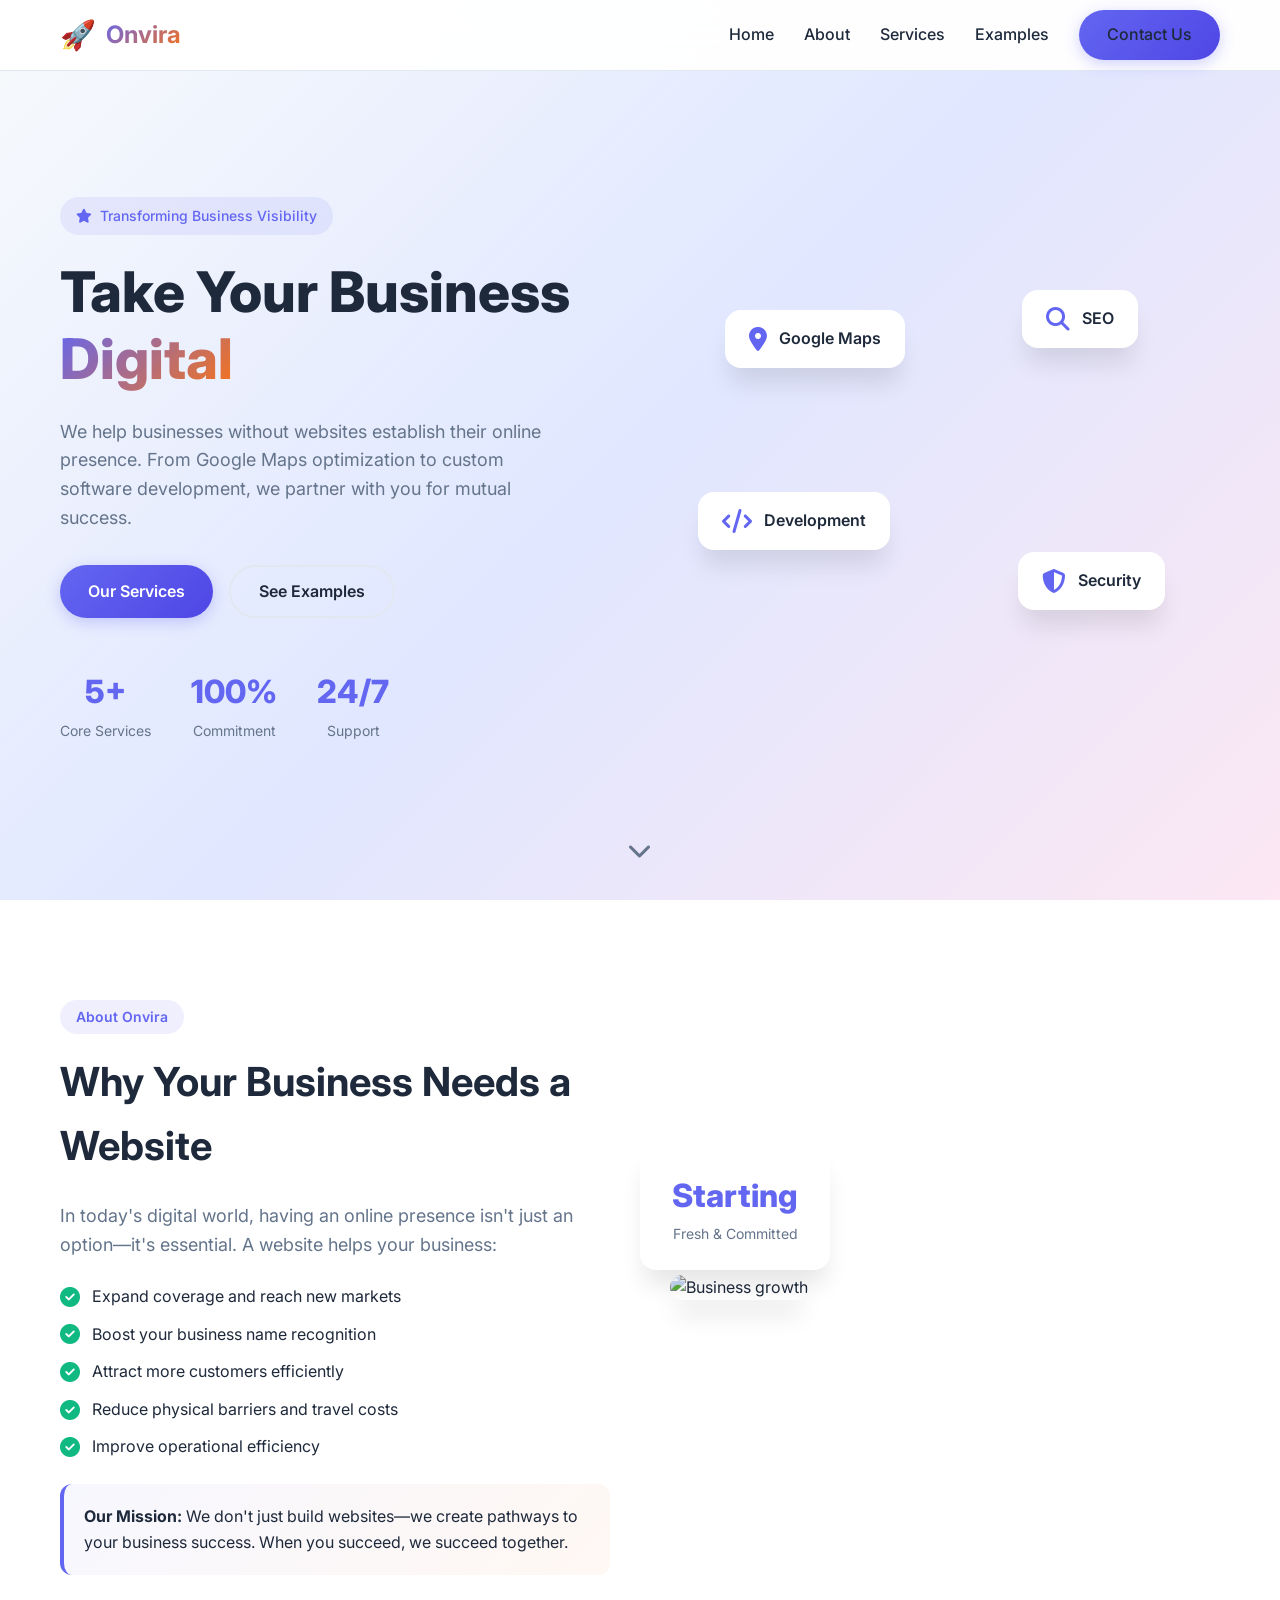
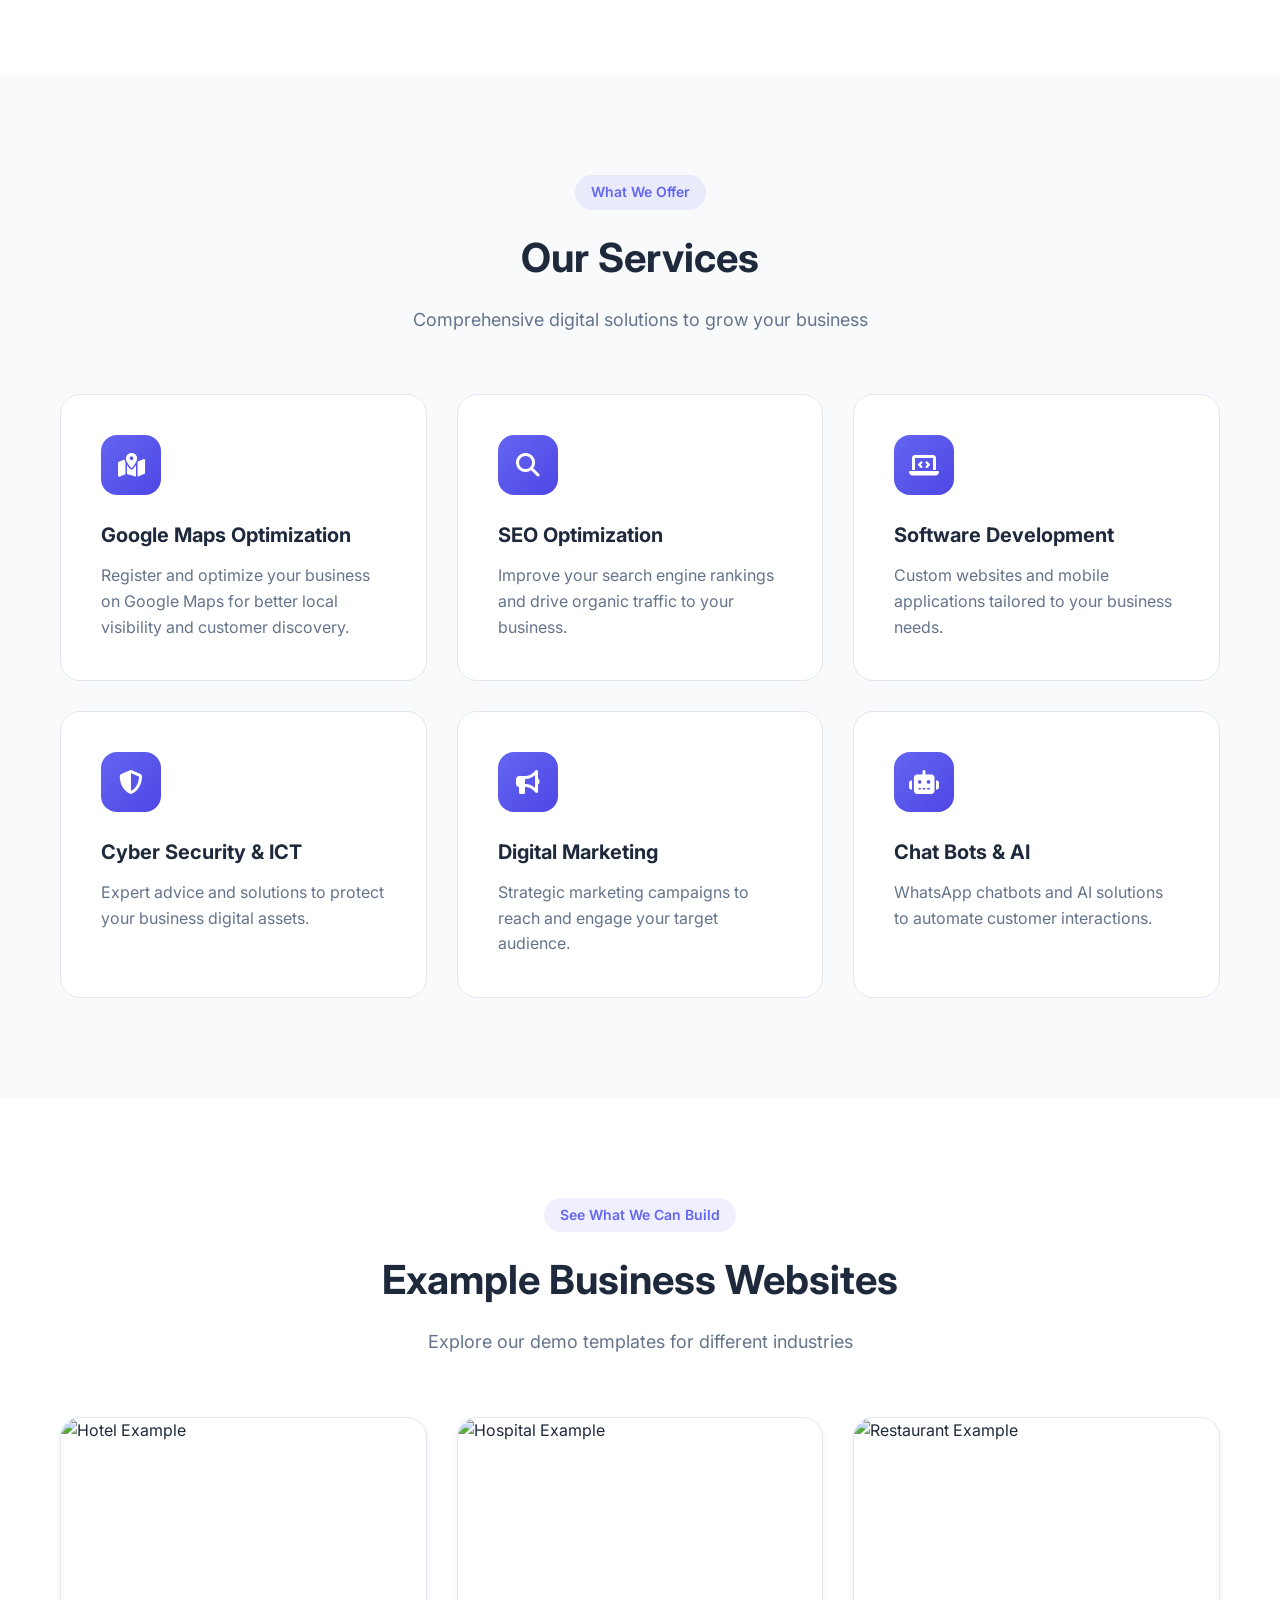
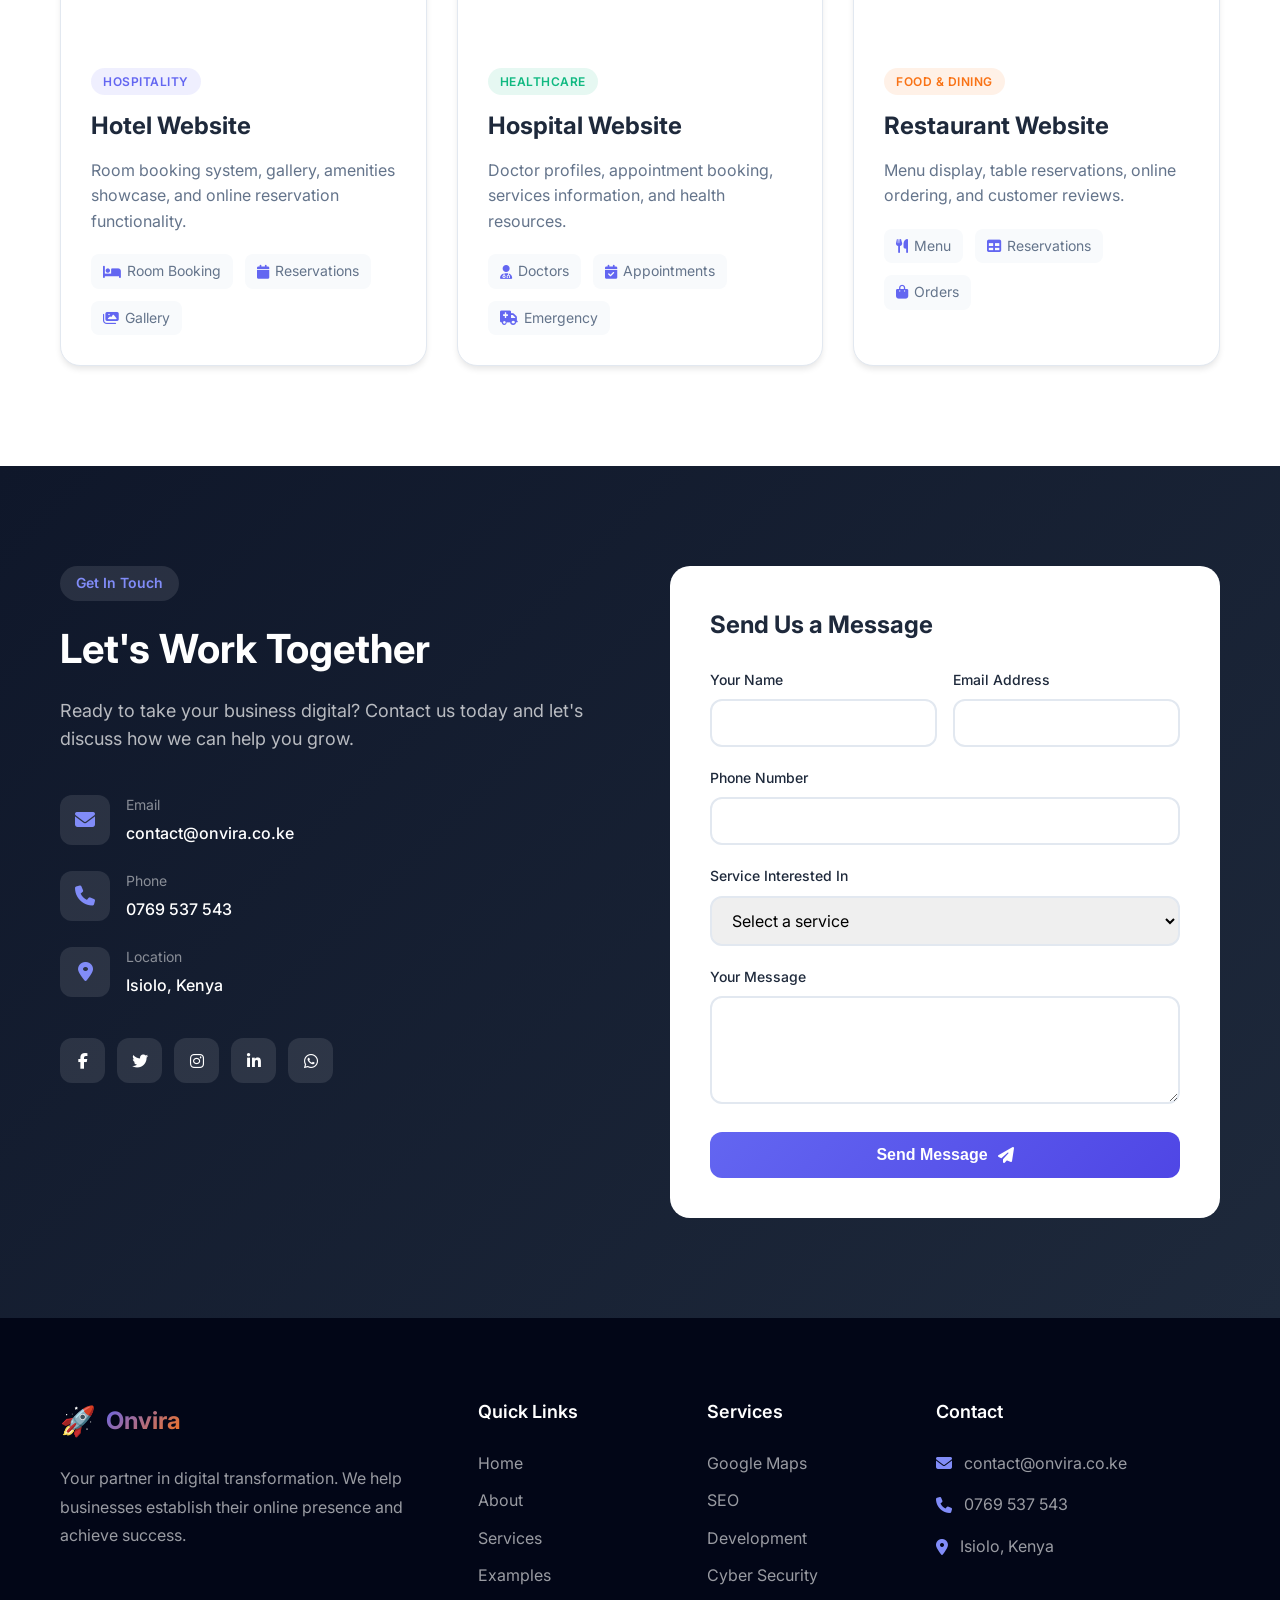
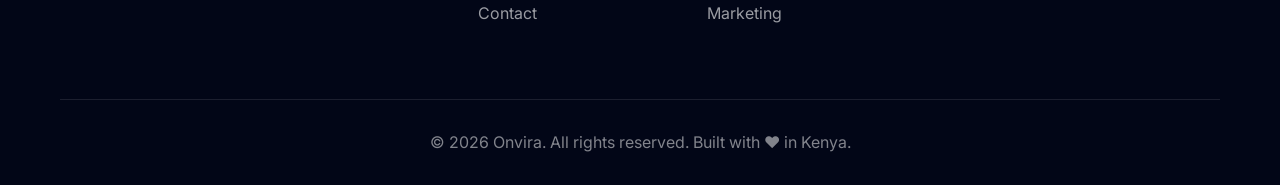
==== onvira/index.html @ a2ede798 "Replace with new files" ====
<!DOCTYPE html>
<html lang="en">
<head>
    <meta charset="UTF-8">
    <meta name="viewport" content="width=device-width, initial-scale=1.0">
    <title>Onvira - Digital Solutions Agency</title>
    <link rel="icon" type="image/svg+xml" href="data:image/svg+xml,<svg xmlns='http://www.w3.org/2000/svg' viewBox='0 0 100 100'><text y='.9em' font-size='90'>🚀</text></svg>">
    <link rel="stylesheet" href="styles.css">
    <link href="https://fonts.googleapis.com/css2?family=Inter:wght@300;400;500;600;700;800&display=swap" rel="stylesheet">
    <link rel="stylesheet" href="https://cdnjs.cloudflare.com/ajax/libs/font-awesome/6.4.0/css/all.min.css">
</head>
<body>
    <!-- Navigation -->
    <nav class="navbar">
        <div class="container">
            <a href="#" class="logo">
                <span class="logo-icon">🚀</span>
                <span class="logo-text">Onvira</span>
            </a>
            <ul class="nav-links">
                <li><a href="#home">Home</a></li>
                <li><a href="#about">About</a></li>
                <li><a href="#services">Services</a></li>
                <li><a href="#examples">Examples</a></li>
                <li><a href="#contact" class="btn-primary">Contact Us</a></li>
            </ul>
            <button class="mobile-menu-btn">
                <i class="fas fa-bars"></i>
            </button>
        </div>
    </nav>

    <!-- Hero Section -->
    <section id="home" class="hero">
        <div class="container">
            <div class="hero-content">
                <div class="hero-badge">
                    <i class="fas fa-star"></i>
                    <span>Transforming Business Visibility</span>
                </div>
                <h1 class="hero-title">
                    Take Your Business <span class="highlight">Digital</span>
                </h1>
                <p class="hero-description">
                    We help businesses without websites establish their online presence. From Google Maps optimization to custom software development, we partner with you for mutual success.
                </p>
                <div class="hero-buttons">
                    <a href="#services" class="btn-primary">Our Services</a>
                    <a href="#examples" class="btn-secondary">See Examples</a>
                </div>
                <div class="hero-stats">
                    <div class="stat">
                        <span class="stat-number">6+</span>
                        <span class="stat-label">Core Services</span>
                    </div>
                    <div class="stat">
                        <span class="stat-number">100%</span>
                        <span class="stat-label">Commitment</span>
                    </div>
                    <div class="stat">
                        <span class="stat-number">24/7</span>
                        <span class="stat-label">Support</span>
                    </div>
                </div>
            </div>
            <div class="hero-visual">
                <div class="floating-card card-1">
                    <i class="fas fa-map-marker-alt"></i>
                    <span>Google Maps</span>
                </div>
                <div class="floating-card card-2">
                    <i class="fas fa-search"></i>
                    <span>SEO</span>
                </div>
                <div class="floating-card card-3">
                    <i class="fas fa-code"></i>
                    <span>Development</span>
                </div>
                <div class="floating-card card-4">
                    <i class="fas fa-shield-alt"></i>
                    <span>Security</span>
                </div>
            </div>
        </div>
        <div class="scroll-indicator">
            <i class="fas fa-chevron-down"></i>
        </div>
    </section>

    <!-- About Section -->
    <section id="about" class="about">
        <div class="container">
            <div class="about-grid">
                <div class="about-content">
                    <span class="section-badge">About Onvira</span>
                    <h2>Why Your Business Needs a Website</h2>
                    <p class="about-text">
                        In today's digital world, having an online presence isn't just an option—it's essential. A website helps your business:
                    </p>
                    <ul class="benefits-list">
                        <li><i class="fas fa-check-circle"></i> Expand coverage and reach new markets</li>
                        <li><i class="fas fa-check-circle"></i> Boost your business name recognition</li>
                        <li><i class="fas fa-check-circle"></i> Attract more customers efficiently</li>
                        <li><i class="fas fa-check-circle"></i> Reduce physical barriers and travel costs</li>
                        <li><i class="fas fa-check-circle"></i> Improve operational efficiency</li>
                    </ul>
                    <p class="about-mission">
                        <strong>Our Mission:</strong> We don't just build websites—we create pathways to your business success. When you succeed, we succeed together.
                    </p>
                </div>
                <div class="about-image">
                    <img src="https://images.unsplash.com/photo-1460925895917-afdab827c52f?w=600&h=500&fit=crop" alt="Business growth">
                    <div class="experience-badge">
                        <span class="exp-number">Starting</span>
                        <span class="exp-text">Fresh & Committed</span>
                    </div>
                </div>
            </div>
        </div>
    </section>

    <!-- Services Section -->
    <section id="services" class="services">
        <div class="container">
            <div class="section-header">
                <span class="section-badge">What We Offer</span>
                <h2>Our Services</h2>
                <p>Comprehensive digital solutions to grow your business</p>
            </div>
            <div class="services-grid">
                <div class="service-card">
                    <div class="service-icon">
                        <i class="fas fa-map-marked-alt"></i>
                    </div>
                    <h3>Google Maps Optimization</h3>
                    <p>Register and optimize your business on Google Maps for better local visibility and customer discovery.</p>
                </div>
                <div class="service-card">
                    <div class="service-icon">
                        <i class="fas fa-search"></i>
                    </div>
                    <h3>SEO Optimization</h3>
                    <p>Improve your search engine rankings and drive organic traffic to your business.</p>
                </div>
                <div class="service-card">
                    <div class="service-icon">
                        <i class="fas fa-laptop-code"></i>
                    </div>
                    <h3>Software Development</h3>
                    <p>Custom websites and mobile applications tailored to your business needs.</p>
                </div>
                <div class="service-card">
                    <div class="service-icon">
                        <i class="fas fa-shield-alt"></i>
                    </div>
                    <h3>Cyber Security & ICT</h3>
                    <p>Expert advice and solutions to protect your business digital assets.</p>
                </div>
                <div class="service-card">
                    <div class="service-icon">
                        <i class="fas fa-bullhorn"></i>
                    </div>
                    <h3>Digital Marketing</h3>
                    <p>Strategic marketing campaigns to reach and engage your target audience.</p>
                </div>
                <div class="service-card">
                    <div class="service-icon">
                        <i class="fas fa-robot"></i>
                    </div>
                    <h3>Chat Bots & AI</h3>
                    <p>WhatsApp chatbots and AI solutions to automate customer interactions.</p>
                </div>
            </div>
        </div>
    </section>

    <!-- Examples Section -->
    <section id="examples" class="examples">
        <div class="container">
            <div class="section-header">
                <span class="section-badge">See What We Can Build</span>
                <h2>Example Business Websites</h2>
                <p>Explore our demo templates for different industries</p>
            </div>
            <div class="examples-grid">
                <!-- Hotel Example -->
                <div class="example-card">
                    <div class="example-image">
                        <img src="https://images.unsplash.com/photo-1566073771259-6a8506099945?w=500&h=300&fit=crop" alt="Hotel Example">
                        <div class="example-overlay">
                            <a href="examples/hotel/index.html" class="btn-view" target="_blank">
                                <i class="fas fa-external-link-alt"></i> View Demo
                            </a>
                        </div>
                    </div>
                    <div class="example-content">
                        <span class="example-tag">Hospitality</span>
                        <h3>Hotel Website</h3>
                        <p>Room booking system, gallery, amenities showcase, and online reservation functionality.</p>
                        <div class="example-features">
                            <span><i class="fas fa-bed"></i> Room Booking</span>
                            <span><i class="fas fa-calendar"></i> Reservations</span>
                            <span><i class="fas fa-images"></i> Gallery</span>
                        </div>
                    </div>
                </div>

                <!-- Hospital Example -->
                <div class="example-card">
                    <div class="example-image">
                        <img src="https://images.unsplash.com/photo-1587351021759-3e566b6af7cc?w=500&h=300&fit=crop" alt="Hospital Example">
                        <div class="example-overlay">
                            <a href="examples/hospital/index.html" class="btn-view" target="_blank">
                                <i class="fas fa-external-link-alt"></i> View Demo
                            </a>
                        </div>
                    </div>
                    <div class="example-content">
                        <span class="example-tag tag-health">Healthcare</span>
                        <h3>Hospital Website</h3>
                        <p>Doctor profiles, appointment booking, services information, and health resources.</p>
                        <div class="example-features">
                            <span><i class="fas fa-user-md"></i> Doctors</span>
                            <span><i class="fas fa-calendar-check"></i> Appointments</span>
                            <span><i class="fas fa-ambulance"></i> Emergency</span>
                        </div>
                    </div>
                </div>

                <!-- Restaurant Example -->
                <div class="example-card">
                    <div class="example-image">
                        <img src="https://images.unsplash.com/photo-1517248135467-4c7edcad34c4?w=500&h=300&fit=crop" alt="Restaurant Example">
                        <div class="example-overlay">
                            <a href="examples/restaurant/index.html" class="btn-view" target="_blank">
                                <i class="fas fa-external-link-alt"></i> View Demo
                            </a>
                        </div>
                    </div>
                    <div class="example-content">
                        <span class="example-tag tag-food">Food & Dining</span>
                        <h3>Restaurant Website</h3>
                        <p>Menu display, table reservations, online ordering, and customer reviews.</p>
                        <div class="example-features">
                            <span><i class="fas fa-utensils"></i> Menu</span>
                            <span><i class="fas fa-table"></i> Reservations</span>
                            <span><i class="fas fa-shopping-bag"></i> Orders</span>
                        </div>
                    </div>
                </div>
            </div>
        </div>
    </section>

    <!-- Contact Section -->
    <section id="contact" class="contact">
        <div class="container">
            <div class="contact-grid">
                <div class="contact-info">
                    <span class="section-badge">Get In Touch</span>
                    <h2>Let's Work Together</h2>
                    <p>Ready to take your business digital? Contact us today and let's discuss how we can help you grow.</p>
                    
                    <div class="contact-details">
                        <div class="contact-item">
                            <div class="contact-icon">
                                <i class="fas fa-envelope"></i>
                            </div>
                            <div class="contact-text">
                                <span>Email</span>
                                <a href="mailto:contact@onvira.co.ke">contact@onvira.co.ke</a>
                            </div>
                        </div>
                        <div class="contact-item">
                            <div class="contact-icon">
                                <i class="fas fa-phone"></i>
                            </div>
                            <div class="contact-text">
                                <span>Phone</span>
                                <a href="tel:+254769537543">0769 537 543</a>
                            </div>
                        </div>
                        <div class="contact-item">
                            <div class="contact-icon">
                                <i class="fas fa-map-marker-alt"></i>
                            </div>
                            <div class="contact-text">
                                <span>Location</span>
                                <span>Isiolo, Kenya</span>
                            </div>
                        </div>
                    </div>

                    <div class="social-links">
                        <a href="#" class="social-link"><i class="fab fa-facebook-f"></i></a>
                        <a href="#" class="social-link"><i class="fab fa-twitter"></i></a>
                        <a href="#" class="social-link"><i class="fab fa-instagram"></i></a>
                        <a href="#" class="social-link"><i class="fab fa-linkedin-in"></i></a>
                        <a href="#" class="social-link"><i class="fab fa-whatsapp"></i></a>
                    </div>
                </div>

                <div class="contact-form-wrapper">
                    <form id="contactForm" class="contact-form">
                        <h3>Send Us a Message</h3>
                        <div class="form-row">
                            <div class="form-group">
                                <label for="name">Your Name</label>
                                <input type="text" id="name" name="name" required>
                            </div>
                            <div class="form-group">
                                <label for="email">Email Address</label>
                                <input type="email" id="email" name="email" required>
                            </div>
                        </div>
                        <div class="form-group">
                            <label for="phone">Phone Number</label>
                            <input type="tel" id="phone" name="phone">
                        </div>
                        <div class="form-group">
                            <label for="service">Service Interested In</label>
                            <select id="service" name="service">
                                <option value="">Select a service</option>
                                <option value="Google Maps">Google Maps Optimization</option>
                                <option value="SEO">SEO Optimization</option>
                                <option value="Website Development">Website Development</option>
                                <option value="App Development">App Development</option>
                                <option value="Cyber Security">Cyber Security</option>
                                <option value="Marketing">Marketing</option>
                                <option value="Chat Bots">Chat Bots & AI</option>
                                <option value="Other">Other</option>
                            </select>
                        </div>
                        <div class="form-group">
                            <label for="message">Your Message</label>
                            <textarea id="message" name="message" rows="4" required></textarea>
                        </div>
                        <button type="submit" class="btn-submit">
                            <span>Send Message</span>
                            <i class="fas fa-paper-plane"></i>
                        </button>
                    </form>
                </div>
            </div>
        </div>
    </section>

    <!-- Footer -->
    <footer class="footer">
        <div class="container">
            <div class="footer-grid">
                <div class="footer-brand">
                    <a href="#" class="logo">
                        <span class="logo-icon">🚀</span>
                        <span class="logo-text">Onvira</span>
                    </a>
                    <p>Your partner in digital transformation. We help businesses establish their online presence and achieve success.</p>
                </div>
                <div class="footer-links">
                    <h4>Quick Links</h4>
                    <ul>
                        <li><a href="#home">Home</a></li>
                        <li><a href="#about">About</a></li>
                        <li><a href="#services">Services</a></li>
                        <li><a href="#examples">Examples</a></li>
                        <li><a href="#contact">Contact</a></li>
                    </ul>
                </div>
                <div class="footer-links">
                    <h4>Services</h4>
                    <ul>
                        <li><a href="#services">Google Maps</a></li>
                        <li><a href="#services">SEO</a></li>
                        <li><a href="#services">Development</a></li>
                        <li><a href="#services">Cyber Security</a></li>
                        <li><a href="#services">Marketing</a></li>
                    </ul>
                </div>
                <div class="footer-contact">
                    <h4>Contact</h4>
                    <p><i class="fas fa-envelope"></i> contact@onvira.co.ke</p>
                    <p><i class="fas fa-phone"></i> 0769 537 543</p>
                    <p><i class="fas fa-map-marker-alt"></i> Isiolo, Kenya</p>
                </div>
            </div>
            <div class="footer-bottom">
                <p>&copy; 2026 Onvira. All rights reserved. Built with ❤️ in Kenya.</p>
            </div>
        </div>
    </footer>

    <script src="script.js"></script>
</body>
</html>
---- onvira/styles.css ----
/* ========== CSS Variables ========== */
:root {
    --primary-color: #6366f1;
    --primary-dark: #4f46e5;
    --primary-light: #818cf8;
    --secondary-color: #f97316;
    --accent-color: #10b981;
    --dark-bg: #0f172a;
    --light-bg: #f8fafc;
    --white: #ffffff;
    --text-dark: #1e293b;
    --text-light: #64748b;
    --border-color: #e2e8f0;
    --shadow-sm: 0 1px 2px 0 rgb(0 0 0 / 0.05);
    --shadow: 0 4px 6px -1px rgb(0 0 0 / 0.1);
    --shadow-lg: 0 10px 15px -3px rgb(0 0 0 / 0.1);
    --shadow-xl: 0 20px 25px -5px rgb(0 0 0 / 0.1);
    --transition: all 0.3s cubic-bezier(0.4, 0, 0.2, 1);
}

/* ========== Reset & Base ========== */
* {
    margin: 0;
    padding: 0;
    box-sizing: border-box;
}

html {
    scroll-behavior: smooth;
}

body {
    font-family: 'Inter', -apple-system, BlinkMacSystemFont, sans-serif;
    color: var(--text-dark);
    background: var(--white);
    line-height: 1.6;
    overflow-x: hidden;
}

.container {
    max-width: 1200px;
    margin: 0 auto;
    padding: 0 20px;
}

/* ========== Buttons ========== */
.btn-primary {
    display: inline-flex;
    align-items: center;
    gap: 8px;
    background: linear-gradient(135deg, var(--primary-color), var(--primary-dark));
    color: var(--white);
    padding: 12px 28px;
    border-radius: 50px;
    text-decoration: none;
    font-weight: 600;
    transition: var(--transition);
    border: none;
    cursor: pointer;
    box-shadow: 0 4px 15px rgba(99, 102, 241, 0.3);
}

.btn-primary:hover {
    transform: translateY(-2px);
    box-shadow: 0 8px 25px rgba(99, 102, 241, 0.4);
}

.btn-secondary {
    display: inline-flex;
    align-items: center;
    gap: 8px;
    background: transparent;
    color: var(--text-dark);
    padding: 12px 28px;
    border-radius: 50px;
    text-decoration: none;
    font-weight: 600;
    border: 2px solid var(--border-color);
    transition: var(--transition);
}

.btn-secondary:hover {
    border-color: var(--primary-color);
    color: var(--primary-color);
}

/* ========== Navigation ========== */
.navbar {
    position: fixed;
    top: 0;
    left: 0;
    right: 0;
    z-index: 1000;
    background: rgba(255, 255, 255, 0.95);
    backdrop-filter: blur(20px);
    border-bottom: 1px solid var(--border-color);
    transition: var(--transition);
}

.navbar .container {
    display: flex;
    align-items: center;
    justify-content: space-between;
    height: 70px;
}

.logo {
    display: flex;
    align-items: center;
    gap: 10px;
    text-decoration: none;
    font-size: 1.5rem;
    font-weight: 700;
    color: var(--text-dark);
}

.logo-icon {
    font-size: 1.8rem;
}

.logo-text {
    background: linear-gradient(135deg, var(--primary-color), var(--secondary-color));
    -webkit-background-clip: text;
    -webkit-text-fill-color: transparent;
    background-clip: text;
}

.nav-links {
    display: flex;
    list-style: none;
    gap: 30px;
    align-items: center;
}

.nav-links a {
    text-decoration: none;
    color: var(--text-dark);
    font-weight: 500;
    transition: var(--transition);
    position: relative;
}

.nav-links a:not(.btn-primary):hover {
    color: var(--primary-color);
}

.nav-links a:not(.btn-primary)::after {
    content: '';
    position: absolute;
    bottom: -5px;
    left: 0;
    width: 0;
    height: 2px;
    background: var(--primary-color);
    transition: var(--transition);
}

.nav-links a:not(.btn-primary):hover::after {
    width: 100%;
}

.mobile-menu-btn {
    display: none;
    background: none;
    border: none;
    font-size: 1.5rem;
    cursor: pointer;
    color: var(--text-dark);
}

/* ========== Hero Section ========== */
.hero {
    min-height: 100vh;
    display: flex;
    align-items: center;
    padding: 100px 0 60px;
    background: linear-gradient(135deg, #f8fafc 0%, #e0e7ff 50%, #fce7f3 100%);
    position: relative;
    overflow: hidden;
}

.hero .container {
    display: grid;
    grid-template-columns: 1fr 1fr;
    gap: 60px;
    align-items: center;
}

.hero-badge {
    display: inline-flex;
    align-items: center;
    gap: 8px;
    background: rgba(99, 102, 241, 0.1);
    color: var(--primary-color);
    padding: 8px 16px;
    border-radius: 50px;
    font-size: 0.875rem;
    font-weight: 500;
    margin-bottom: 24px;
    animation: fadeInDown 0.8s ease;
}

.hero-title {
    font-size: 3.5rem;
    font-weight: 800;
    line-height: 1.2;
    margin-bottom: 24px;
    animation: fadeInUp 0.8s ease 0.2s both;
}

.hero-title .highlight {
    background: linear-gradient(135deg, var(--primary-color), var(--secondary-color));
    -webkit-background-clip: text;
    -webkit-text-fill-color: transparent;
    background-clip: text;
}

.hero-description {
    font-size: 1.125rem;
    color: var(--text-light);
    margin-bottom: 32px;
    max-width: 500px;
    animation: fadeInUp 0.8s ease 0.4s both;
}

.hero-buttons {
    display: flex;
    gap: 16px;
    margin-bottom: 48px;
    animation: fadeInUp 0.8s ease 0.6s both;
}

.hero-stats {
    display: flex;
    gap: 40px;
    animation: fadeInUp 0.8s ease 0.8s both;
}

.stat {
    text-align: center;
}

.stat-number {
    display: block;
    font-size: 2rem;
    font-weight: 800;
    color: var(--primary-color);
}

.stat-label {
    font-size: 0.875rem;
    color: var(--text-light);
}

/* Hero Visual */
.hero-visual {
    position: relative;
    height: 400px;
}

.floating-card {
    position: absolute;
    background: var(--white);
    padding: 16px 24px;
    border-radius: 16px;
    box-shadow: var(--shadow-xl);
    display: flex;
    align-items: center;
    gap: 12px;
    font-weight: 600;
    animation: float 6s ease-in-out infinite;
}

.floating-card i {
    font-size: 1.5rem;
    color: var(--primary-color);
}

.card-1 {
    top: 10%;
    left: 10%;
    animation-delay: 0s;
}

.card-2 {
    top: 5%;
    right: 15%;
    animation-delay: 1s;
}

.card-3 {
    bottom: 30%;
    left: 5%;
    animation-delay: 2s;
}

.card-4 {
    bottom: 15%;
    right: 10%;
    animation-delay: 3s;
}

.scroll-indicator {
    position: absolute;
    bottom: 30px;
    left: 50%;
    transform: translateX(-50%);
    animation: bounce 2s infinite;
    color: var(--text-light);
    font-size: 1.5rem;
}

/* ========== About Section ========== */
.about {
    padding: 100px 0;
    background: var(--white);
}

.about-grid {
    display: grid;
    grid-template-columns: 1fr 1fr;
    gap: 60px;
    align-items: center;
}

.section-badge {
    display: inline-block;
    background: rgba(99, 102, 241, 0.1);
    color: var(--primary-color);
    padding: 6px 16px;
    border-radius: 50px;
    font-size: 0.875rem;
    font-weight: 600;
    margin-bottom: 16px;
}

.about-content h2 {
    font-size: 2.5rem;
    font-weight: 700;
    margin-bottom: 24px;
}

.about-text {
    color: var(--text-light);
    margin-bottom: 24px;
    font-size: 1.125rem;
}

.benefits-list {
    list-style: none;
    margin-bottom: 24px;
}

.benefits-list li {
    display: flex;
    align-items: center;
    gap: 12px;
    margin-bottom: 12px;
    font-size: 1rem;
}

.benefits-list i {
    color: var(--accent-color);
    font-size: 1.25rem;
}

.about-mission {
    padding: 20px;
    background: linear-gradient(135deg, rgba(99, 102, 241, 0.05), rgba(249, 115, 22, 0.05));
    border-radius: 12px;
    border-left: 4px solid var(--primary-color);
}

.about-image {
    position: relative;
}

.about-image img {
    width: 100%;
    border-radius: 20px;
    box-shadow: var(--shadow-xl);
}

.experience-badge {
    position: absolute;
    bottom: 30px;
    left: -30px;
    background: var(--white);
    padding: 24px 32px;
    border-radius: 16px;
    box-shadow: var(--shadow-xl);
    text-align: center;
}

.exp-number {
    display: block;
    font-size: 2rem;
    font-weight: 800;
    color: var(--primary-color);
}

.exp-text {
    font-size: 0.875rem;
    color: var(--text-light);
}

/* ========== Services Section ========== */
.services {
    padding: 100px 0;
    background: var(--light-bg);
}

.section-header {
    text-align: center;
    max-width: 600px;
    margin: 0 auto 60px;
}

.section-header h2 {
    font-size: 2.5rem;
    font-weight: 700;
    margin-bottom: 16px;
}

.section-header p {
    color: var(--text-light);
    font-size: 1.125rem;
}

.services-grid {
    display: grid;
    grid-template-columns: repeat(auto-fit, minmax(350px, 1fr));
    gap: 30px;
}

.service-card {
    background: var(--white);
    padding: 40px;
    border-radius: 20px;
    transition: var(--transition);
    border: 1px solid var(--border-color);
}

.service-card:hover {
    transform: translateY(-8px);
    box-shadow: var(--shadow-xl);
    border-color: var(--primary-color);
}

.service-icon {
    width: 60px;
    height: 60px;
    background: linear-gradient(135deg, var(--primary-color), var(--primary-dark));
    border-radius: 16px;
    display: flex;
    align-items: center;
    justify-content: center;
    margin-bottom: 24px;
}

.service-icon i {
    font-size: 1.5rem;
    color: var(--white);
}

.service-card h3 {
    font-size: 1.25rem;
    font-weight: 700;
    margin-bottom: 12px;
}

.service-card p {
    color: var(--text-light);
}

/* ========== Examples Section ========== */
.examples {
    padding: 100px 0;
    background: var(--white);
}

.examples-grid {
    display: grid;
    grid-template-columns: repeat(auto-fit, minmax(350px, 1fr));
    gap: 30px;
}

.example-card {
    background: var(--white);
    border-radius: 20px;
    overflow: hidden;
    box-shadow: var(--shadow);
    transition: var(--transition);
    border: 1px solid var(--border-color);
}

.example-card:hover {
    transform: translateY(-8px);
    box-shadow: var(--shadow-xl);
}

.example-image {
    position: relative;
    height: 220px;
    overflow: hidden;
}

.example-image img {
    width: 100%;
    height: 100%;
    object-fit: cover;
    transition: var(--transition);
}

.example-card:hover .example-image img {
    transform: scale(1.05);
}

.example-overlay {
    position: absolute;
    inset: 0;
    background: rgba(0, 0, 0, 0.6);
    display: flex;
    align-items: center;
    justify-content: center;
    opacity: 0;
    transition: var(--transition);
}

.example-card:hover .example-overlay {
    opacity: 1;
}

.btn-view {
    display: inline-flex;
    align-items: center;
    gap: 8px;
    background: var(--white);
    color: var(--text-dark);
    padding: 12px 24px;
    border-radius: 50px;
    text-decoration: none;
    font-weight: 600;
    transition: var(--transition);
}

.btn-view:hover {
    background: var(--primary-color);
    color: var(--white);
}

.example-content {
    padding: 30px;
}

.example-tag {
    display: inline-block;
    background: rgba(99, 102, 241, 0.1);
    color: var(--primary-color);
    padding: 4px 12px;
    border-radius: 50px;
    font-size: 0.75rem;
    font-weight: 600;
    text-transform: uppercase;
    letter-spacing: 0.5px;
    margin-bottom: 12px;
}

.example-tag.tag-health {
    background: rgba(16, 185, 129, 0.1);
    color: var(--accent-color);
}

.example-tag.tag-food {
    background: rgba(249, 115, 22, 0.1);
    color: var(--secondary-color);
}

.example-content h3 {
    font-size: 1.5rem;
    font-weight: 700;
    margin-bottom: 12px;
}

.example-content > p {
    color: var(--text-light);
    margin-bottom: 20px;
}

.example-features {
    display: flex;
    flex-wrap: wrap;
    gap: 12px;
}

.example-features span {
    display: flex;
    align-items: center;
    gap: 6px;
    font-size: 0.875rem;
    color: var(--text-light);
    background: var(--light-bg);
    padding: 6px 12px;
    border-radius: 8px;
}

.example-features i {
    color: var(--primary-color);
}

/* ========== Contact Section ========== */
.contact {
    padding: 100px 0;
    background: linear-gradient(135deg, var(--dark-bg) 0%, #1e293b 100%);
    color: var(--white);
}

.contact-grid {
    display: grid;
    grid-template-columns: 1fr 1fr;
    gap: 60px;
}

.contact-info .section-badge {
    background: rgba(255, 255, 255, 0.1);
    color: var(--primary-light);
}

.contact-info h2 {
    font-size: 2.5rem;
    font-weight: 700;
    margin-bottom: 16px;
}

.contact-info > p {
    color: rgba(255, 255, 255, 0.7);
    margin-bottom: 40px;
    font-size: 1.125rem;
}

.contact-details {
    margin-bottom: 40px;
}

.contact-item {
    display: flex;
    align-items: center;
    gap: 16px;
    margin-bottom: 24px;
}

.contact-icon {
    width: 50px;
    height: 50px;
    background: rgba(255, 255, 255, 0.1);
    border-radius: 12px;
    display: flex;
    align-items: center;
    justify-content: center;
}

.contact-icon i {
    font-size: 1.25rem;
    color: var(--primary-light);
}

.contact-text {
    display: flex;
    flex-direction: column;
}

.contact-text span:first-child {
    font-size: 0.875rem;
    color: rgba(255, 255, 255, 0.5);
    margin-bottom: 4px;
}

.contact-text a,
.contact-text span:last-child {
    color: var(--white);
    text-decoration: none;
    font-weight: 500;
}

.contact-text a:hover {
    color: var(--primary-light);
}

.social-links {
    display: flex;
    gap: 12px;
}

.social-link {
    width: 45px;
    height: 45px;
    background: rgba(255, 255, 255, 0.1);
    border-radius: 12px;
    display: flex;
    align-items: center;
    justify-content: center;
    color: var(--white);
    text-decoration: none;
    transition: var(--transition);
}

.social-link:hover {
    background: var(--primary-color);
    transform: translateY(-3px);
}

/* Contact Form */
.contact-form-wrapper {
    background: var(--white);
    border-radius: 20px;
    padding: 40px;
    color: var(--text-dark);
}

.contact-form h3 {
    font-size: 1.5rem;
    font-weight: 700;
    margin-bottom: 24px;
}

.form-row {
    display: grid;
    grid-template-columns: 1fr 1fr;
    gap: 16px;
}

.form-group {
    margin-bottom: 20px;
}

.form-group label {
    display: block;
    font-size: 0.875rem;
    font-weight: 500;
    margin-bottom: 8px;
    color: var(--text-dark);
}

.form-group input,
.form-group select,
.form-group textarea {
    width: 100%;
    padding: 12px 16px;
    border: 2px solid var(--border-color);
    border-radius: 12px;
    font-size: 1rem;
    transition: var(--transition);
    font-family: inherit;
}

.form-group input:focus,
.form-group select:focus,
.form-group textarea:focus {
    outline: none;
    border-color: var(--primary-color);
}

.form-group textarea {
    resize: vertical;
    min-height: 100px;
}

.btn-submit {
    display: flex;
    align-items: center;
    justify-content: center;
    gap: 10px;
    width: 100%;
    background: linear-gradient(135deg, var(--primary-color), var(--primary-dark));
    color: var(--white);
    padding: 14px 28px;
    border: none;
    border-radius: 12px;
    font-size: 1rem;
    font-weight: 600;
    cursor: pointer;
    transition: var(--transition);
}

.btn-submit:hover {
    transform: translateY(-2px);
    box-shadow: 0 8px 25px rgba(99, 102, 241, 0.4);
}

.btn-submit:disabled {
    opacity: 0.7;
    cursor: not-allowed;
}

/* ========== Footer ========== */
.footer {
    background: #020617;
    color: var(--white);
    padding: 80px 0 30px;
}

.footer-grid {
    display: grid;
    grid-template-columns: 2fr 1fr 1fr 1.5fr;
    gap: 40px;
    margin-bottom: 60px;
}

.footer-brand .logo {
    color: var(--white);
    margin-bottom: 20px;
}

.footer-brand p {
    color: rgba(255, 255, 255, 0.6);
    line-height: 1.8;
}

.footer-links h4,
.footer-contact h4 {
    font-size: 1.125rem;
    font-weight: 600;
    margin-bottom: 24px;
}

.footer-links ul {
    list-style: none;
}

.footer-links li {
    margin-bottom: 12px;
}

.footer-links a {
    color: rgba(255, 255, 255, 0.6);
    text-decoration: none;
    transition: var(--transition);
}

.footer-links a:hover {
    color: var(--primary-light);
}

.footer-contact p {
    display: flex;
    align-items: center;
    gap: 12px;
    color: rgba(255, 255, 255, 0.6);
    margin-bottom: 16px;
}

.footer-contact i {
    color: var(--primary-light);
}

.footer-bottom {
    border-top: 1px solid rgba(255, 255, 255, 0.1);
    padding-top: 30px;
    text-align: center;
}

.footer-bottom p {
    color: rgba(255, 255, 255, 0.5);
}

/* ========== Animations ========== */
@keyframes fadeInUp {
    from {
        opacity: 0;
        transform: translateY(30px);
    }
    to {
        opacity: 1;
        transform: translateY(0);
    }
}

@keyframes fadeInDown {
    from {
        opacity: 0;
        transform: translateY(-30px);
    }
    to {
        opacity: 1;
        transform: translateY(0);
    }
}

@keyframes float {
    0%, 100% {
        transform: translateY(0);
    }
    50% {
        transform: translateY(-20px);
    }
}

@keyframes bounce {
    0%, 20%, 50%, 80%, 100% {
        transform: translateX(-50%) translateY(0);
    }
    40% {
        transform: translateX(-50%) translateY(-10px);
    }
    60% {
        transform: translateX(-50%) translateY(-5px);
    }
}

/* ========== Scroll Reveal Animation ========== */
.reveal {
    opacity: 0;
    transform: translateY(30px);
    transition: all 0.8s ease;
}

.reveal.active {
    opacity: 1;
    transform: translateY(0);
}

/* ========== Responsive Design ========== */
@media (max-width: 1024px) {
    .hero .container {
        grid-template-columns: 1fr;
        text-align: center;
    }

    .hero-content {
        order: 2;
    }

    .hero-visual {
        order: 1;
        height: 300px;
    }

    .hero-description {
        margin-left: auto;
        margin-right: auto;
    }

    .hero-buttons {
        justify-content: center;
    }

    .hero-stats {
        justify-content: center;
    }

    .about-grid,
    .contact-grid {
        grid-template-columns: 1fr;
    }

    .about-image {
        order: -1;
    }

    .experience-badge {
        left: 20px;
    }

    .footer-grid {
        grid-template-columns: 1fr 1fr;
    }
}

@media (max-width: 768px) {
    .nav-links {
        display: none;
    }

    .mobile-menu-btn {
        display: block;
    }

    .hero-title {
        font-size: 2.5rem;
    }

    .hero-stats {
        flex-direction: column;
        gap: 20px;
    }

    .services-grid,
    .examples-grid {
        grid-template-columns: 1fr;
    }

    .form-row {
        grid-template-columns: 1fr;
    }

    .footer-grid {
        grid-template-columns: 1fr;
        text-align: center;
    }

    .footer-contact p {
        justify-content: center;
    }

    .floating-card {
        padding: 10px 16px;
        font-size: 0.875rem;
    }
}

@media (max-width: 480px) {
    .hero-title {
        font-size: 2rem;
    }

    .section-header h2,
    .about-content h2,
    .contact-info h2 {
        font-size: 1.75rem;
    }

    .hero-buttons {
        flex-direction: column;
    }

    .contact-form-wrapper {
        padding: 24px;
    }
}
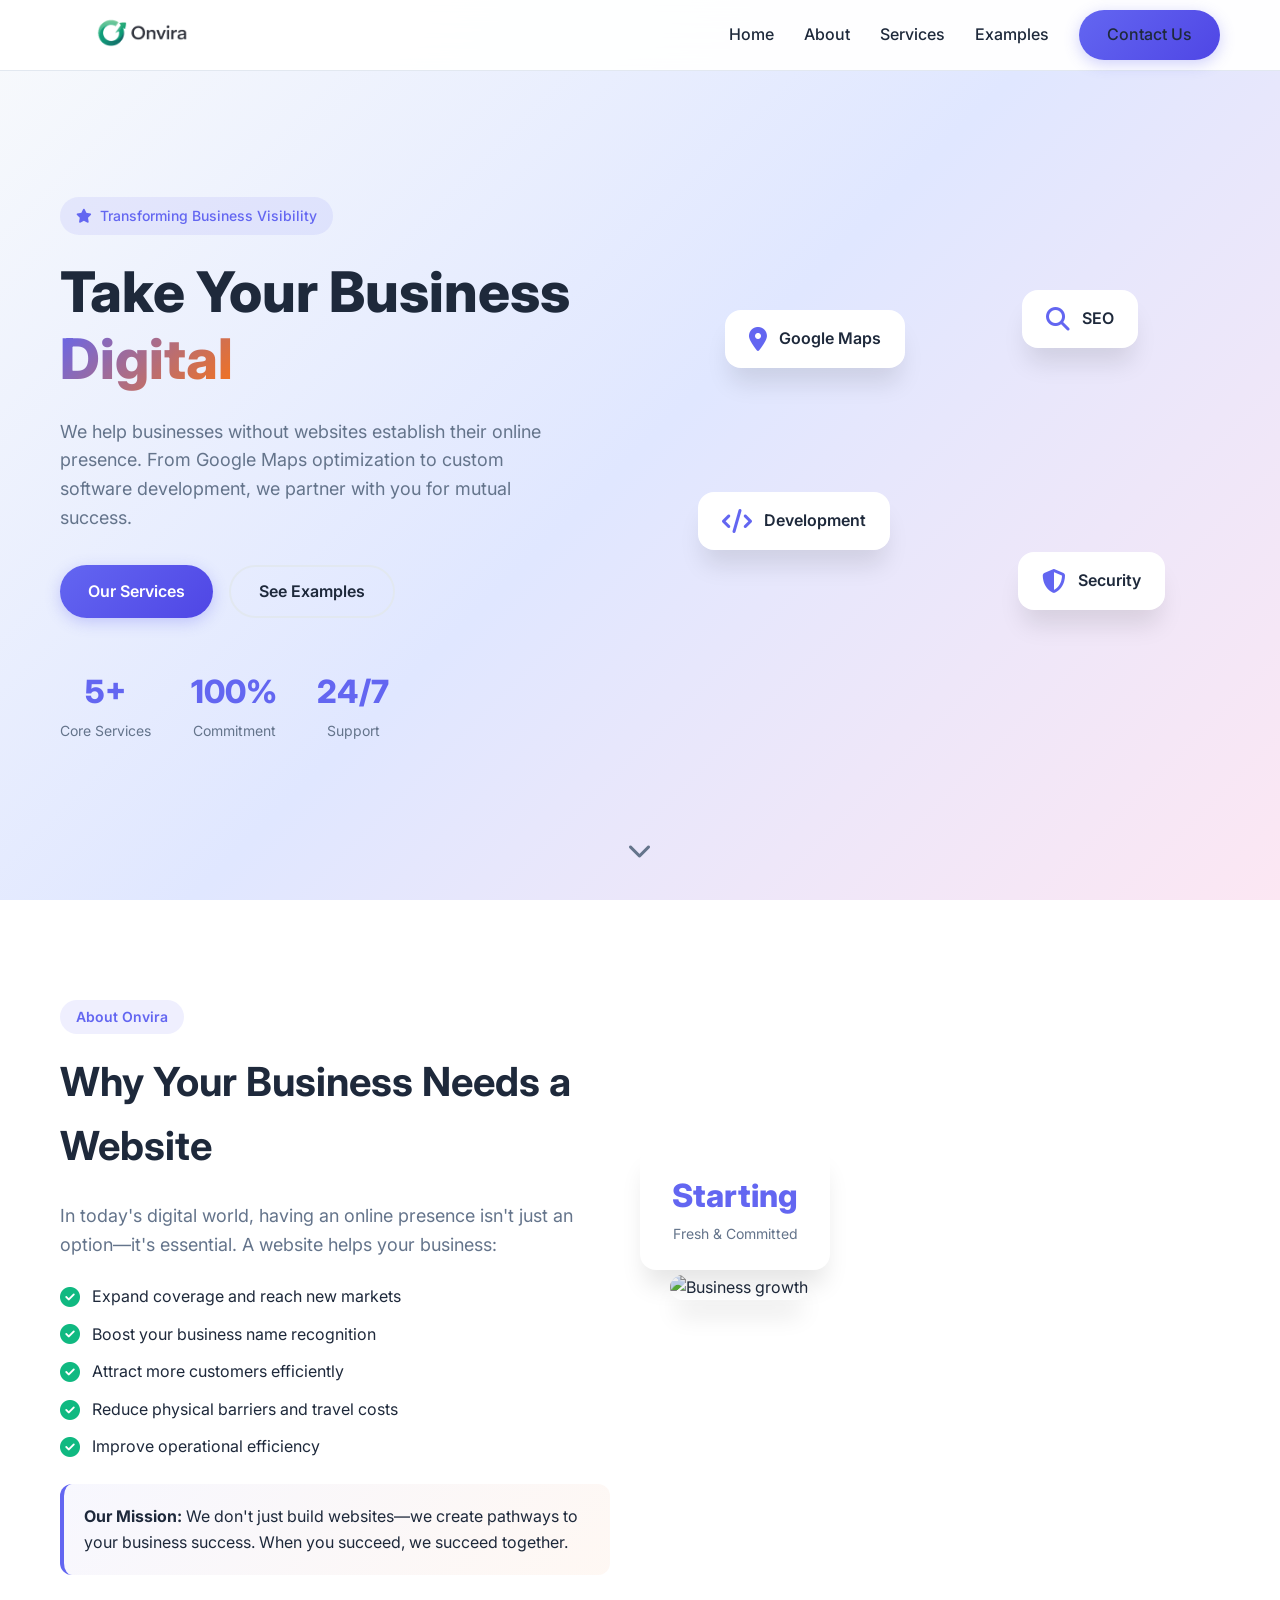
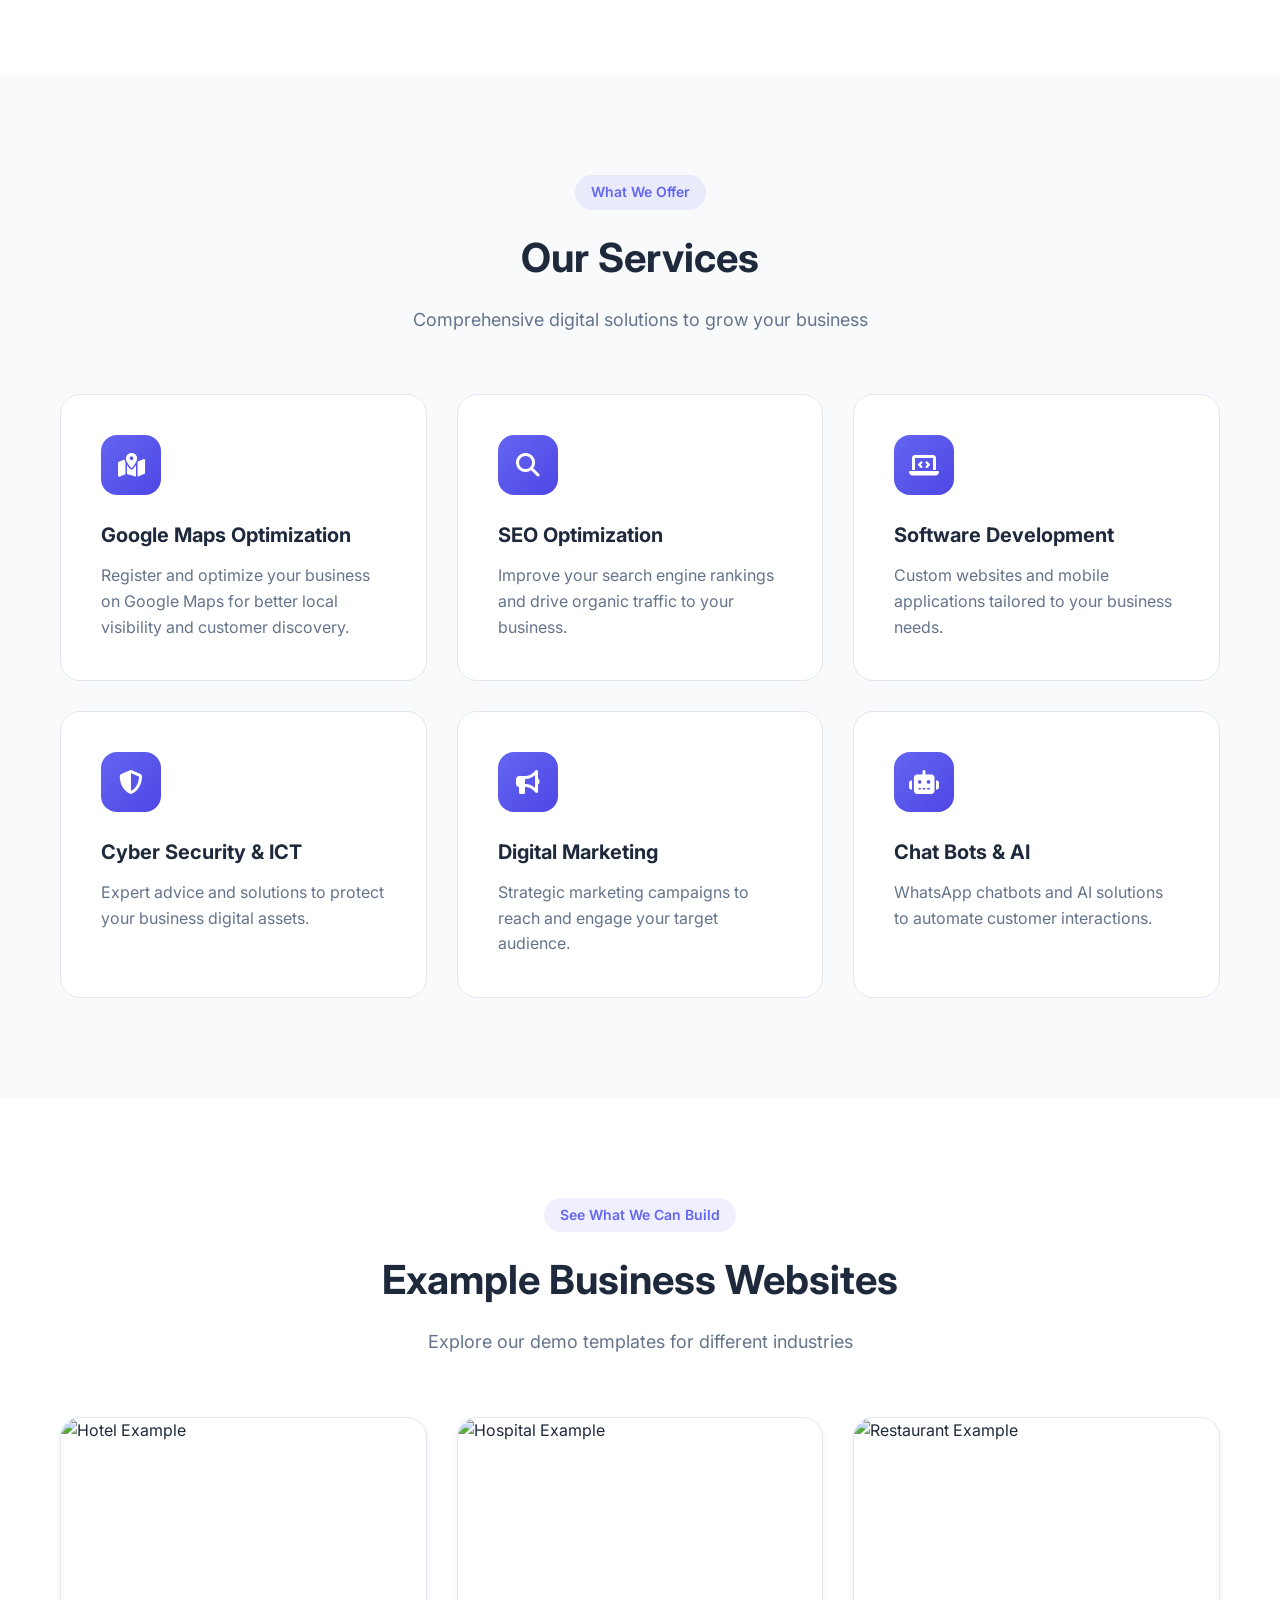
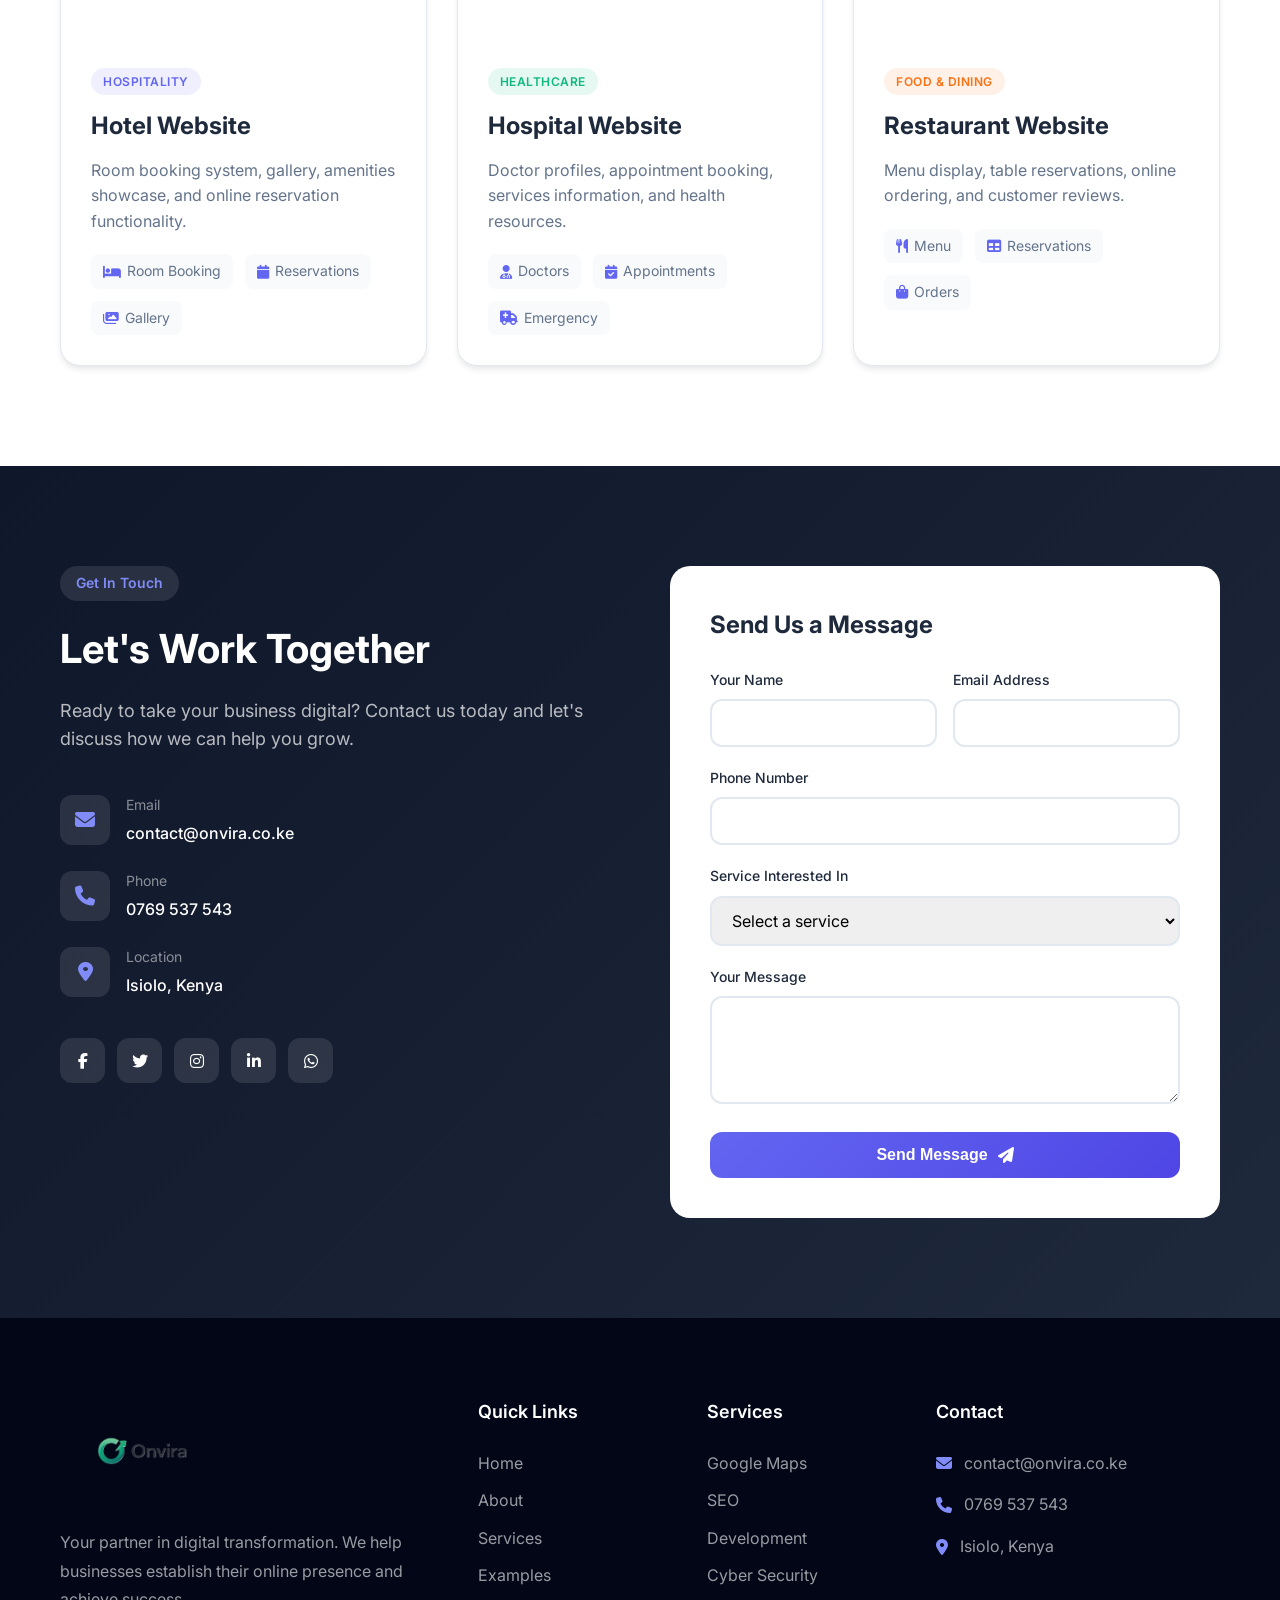
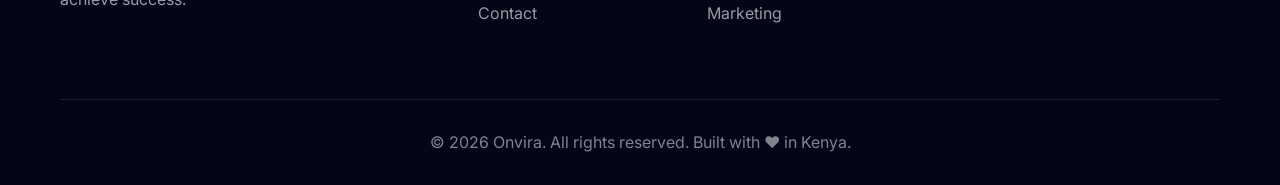
==== commit 7fa1bdae: "logo" ====
--- a/onvira/index.html
+++ b/onvira/index.html
@@ -4,7 +4,7 @@
     <meta charset="UTF-8">
     <meta name="viewport" content="width=device-width, initial-scale=1.0">
     <title>Onvira - Digital Solutions Agency</title>
-    <link rel="icon" type="image/svg+xml" href="data:image/svg+xml,<svg xmlns='http://www.w3.org/2000/svg' viewBox='0 0 100 100'><text y='.9em' font-size='90'>🚀</text></svg>">
+    <link rel="icon" type="image/png" href="favicon.png">
     <link rel="stylesheet" href="styles.css">
     <link href="https://fonts.googleapis.com/css2?family=Inter:wght@300;400;500;600;700;800&display=swap" rel="stylesheet">
     <link rel="stylesheet" href="https://cdnjs.cloudflare.com/ajax/libs/font-awesome/6.4.0/css/all.min.css">
@@ -14,8 +14,7 @@
     <nav class="navbar">
         <div class="container">
             <a href="#" class="logo">
-                <span class="logo-icon">🚀</span>
-                <span class="logo-text">Onvira</span>
+                <img src="logo.png" alt="Onvira" class="logo-img">
             </a>
             <ul class="nav-links">
                 <li><a href="#home">Home</a></li>
@@ -351,8 +350,7 @@
             <div class="footer-grid">
                 <div class="footer-brand">
                     <a href="#" class="logo">
-                        <span class="logo-icon">🚀</span>
-                        <span class="logo-text">Onvira</span>
+                        <img src="logo.png" alt="Onvira" class="logo-img">
                     </a>
                     <p>Your partner in digital transformation. We help businesses establish their online presence and achieve success.</p>
                 </div>
--- a/onvira/styles.css
+++ b/onvira/styles.css
@@ -114,8 +114,9 @@
     color: var(--text-dark);
 }
 
-.logo-icon {
-    font-size: 1.8rem;
+.logo-img {
+    height: 110px;
+    width: auto;
 }
 
 .logo-text {
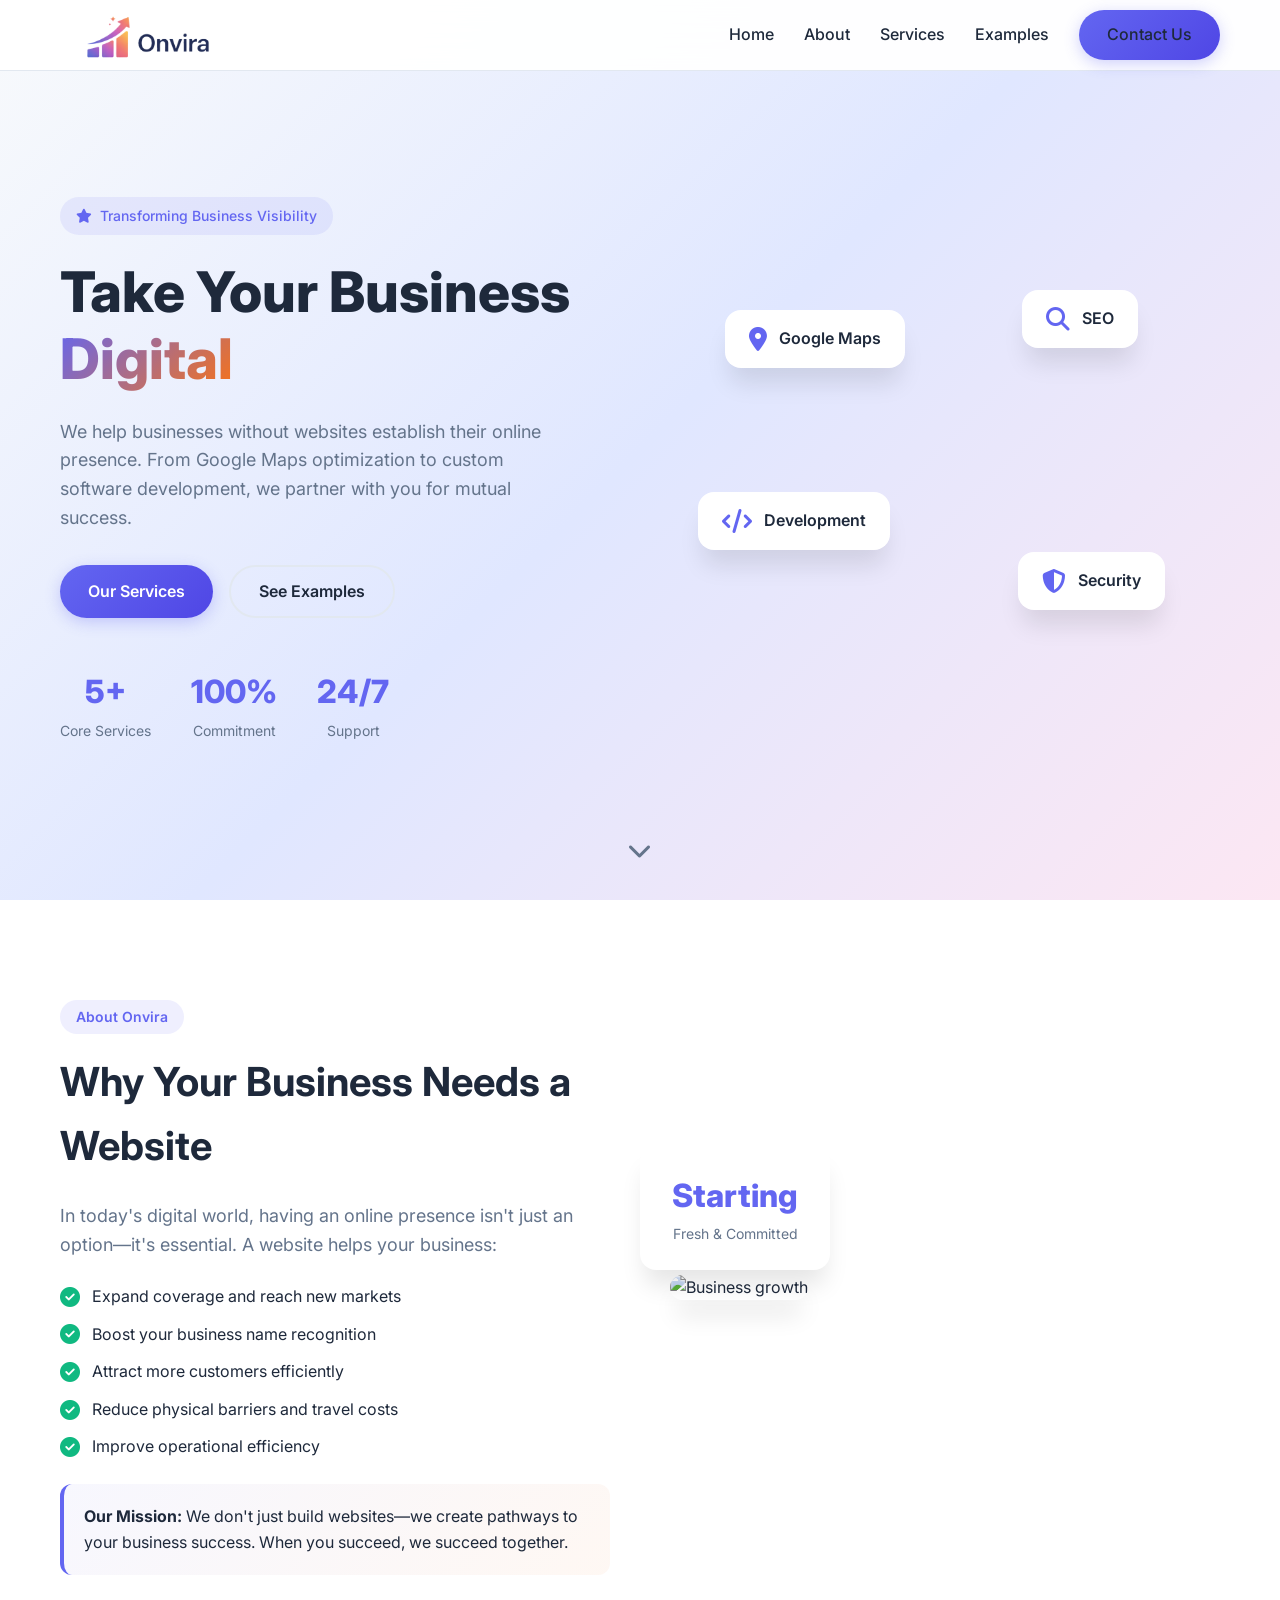
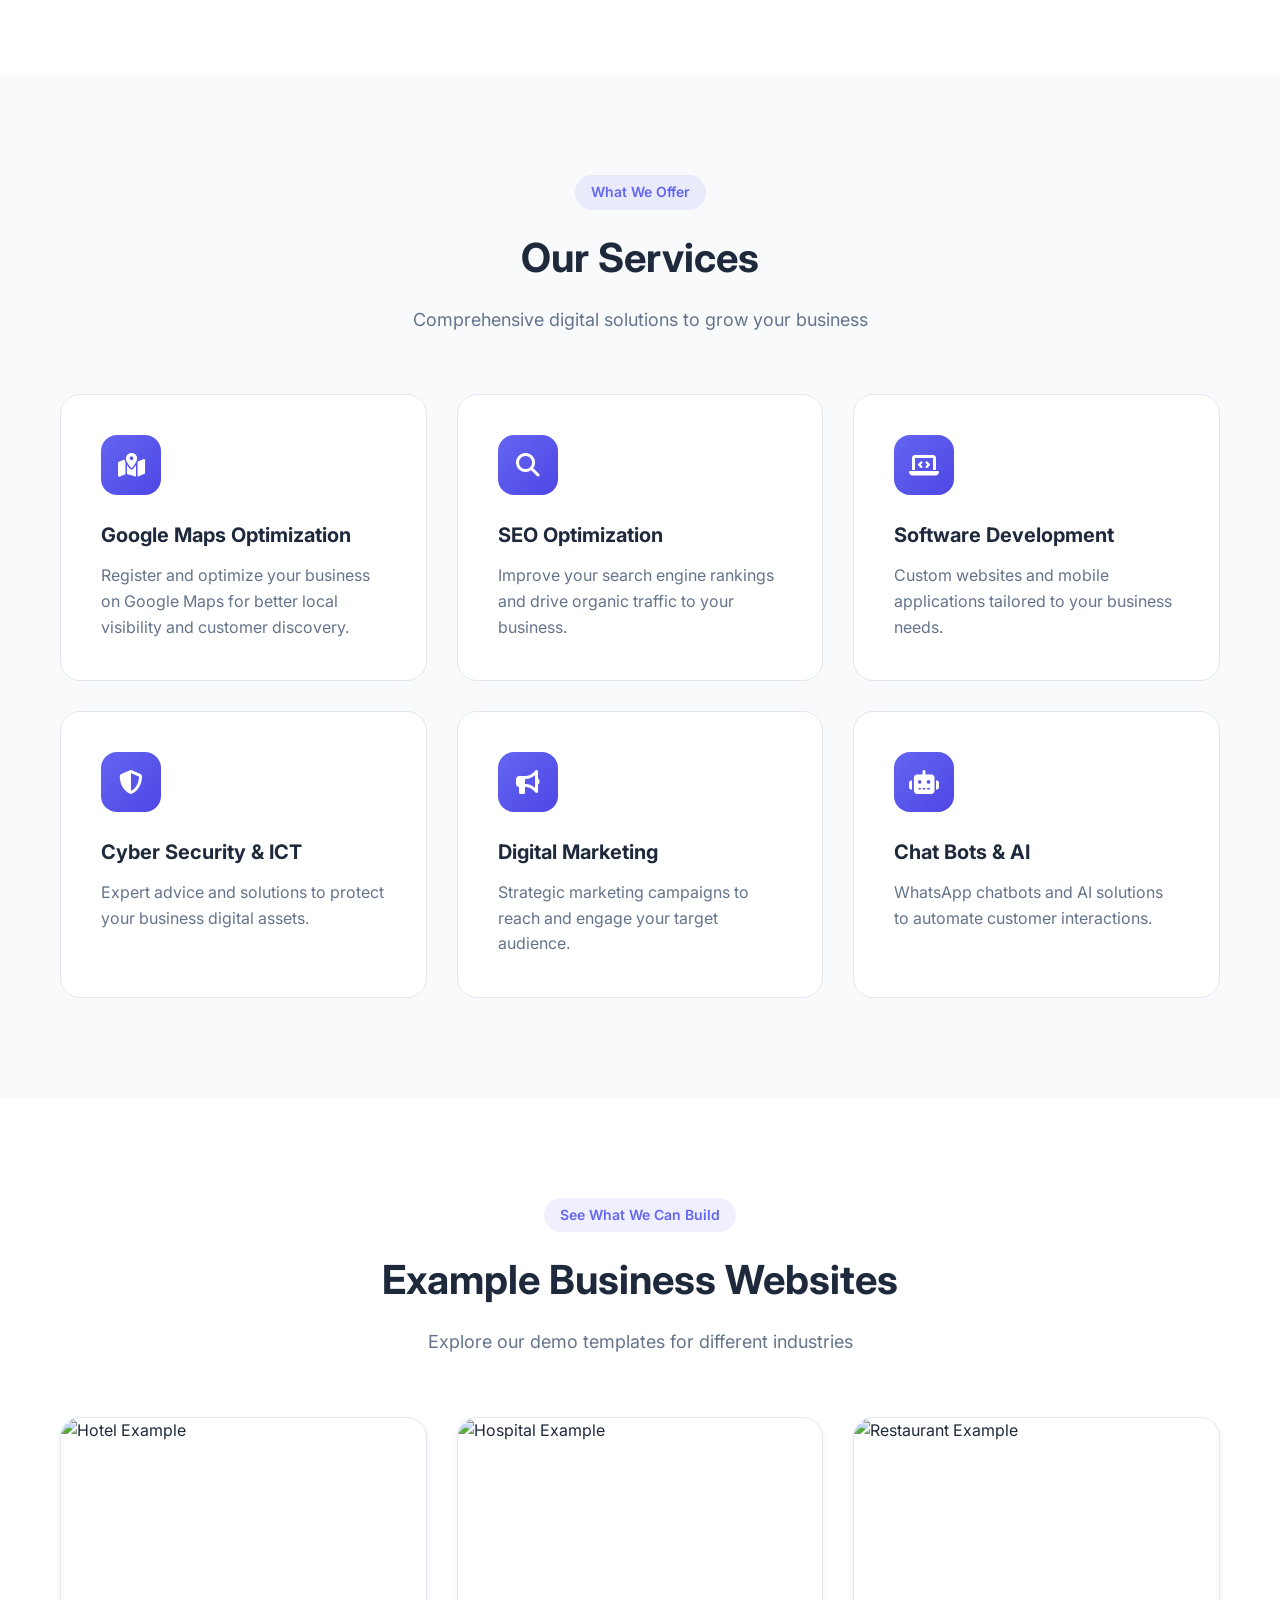
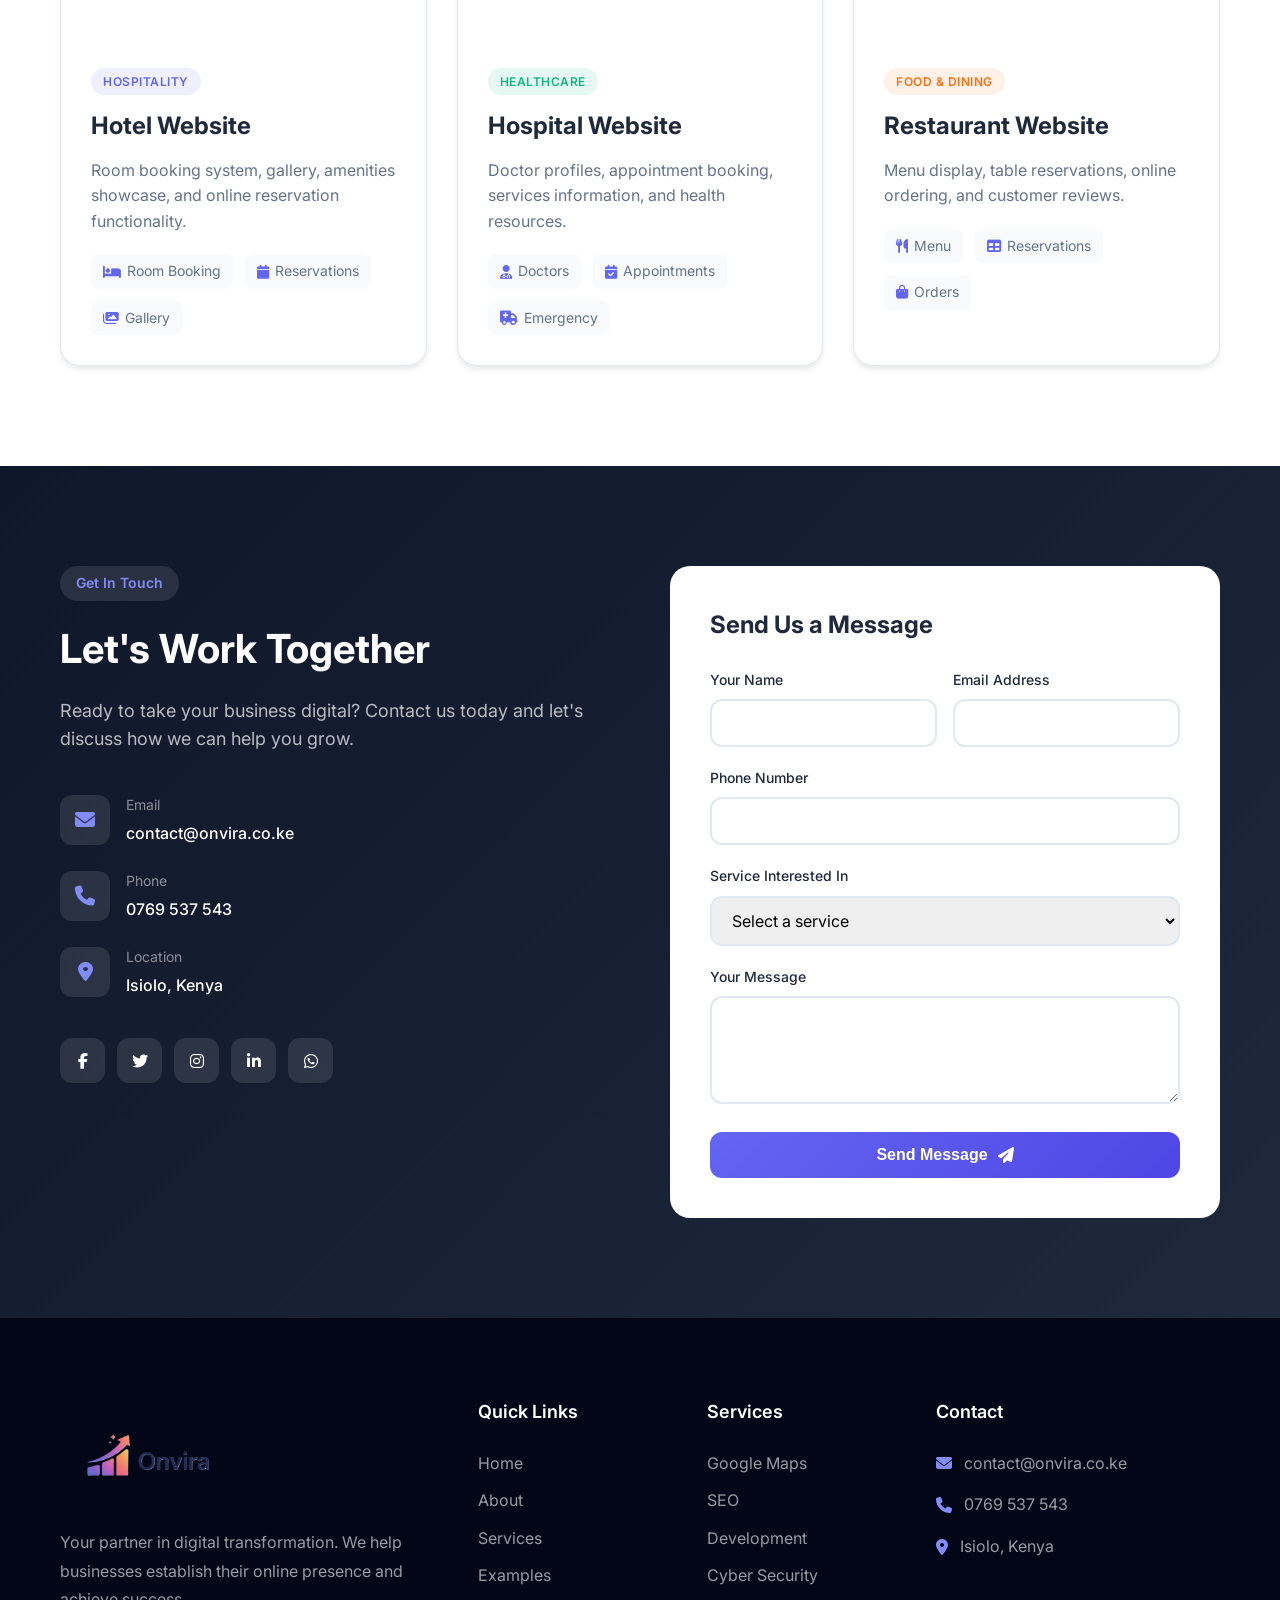
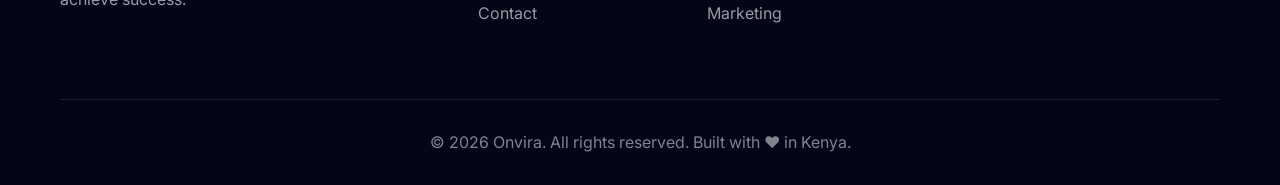
==== commit c5e6d5c7: "logo" ====
--- a/onvira/index.html
+++ b/onvira/index.html
@@ -4,7 +4,7 @@
     <meta charset="UTF-8">
     <meta name="viewport" content="width=device-width, initial-scale=1.0">
     <title>Onvira - Digital Solutions Agency</title>
-    <link rel="icon" type="image/png" href="favicon.png">
+    <link rel="icon" type="image/png" href="favicon.png.png">
     <link rel="stylesheet" href="styles.css">
     <link href="https://fonts.googleapis.com/css2?family=Inter:wght@300;400;500;600;700;800&display=swap" rel="stylesheet">
     <link rel="stylesheet" href="https://cdnjs.cloudflare.com/ajax/libs/font-awesome/6.4.0/css/all.min.css">
